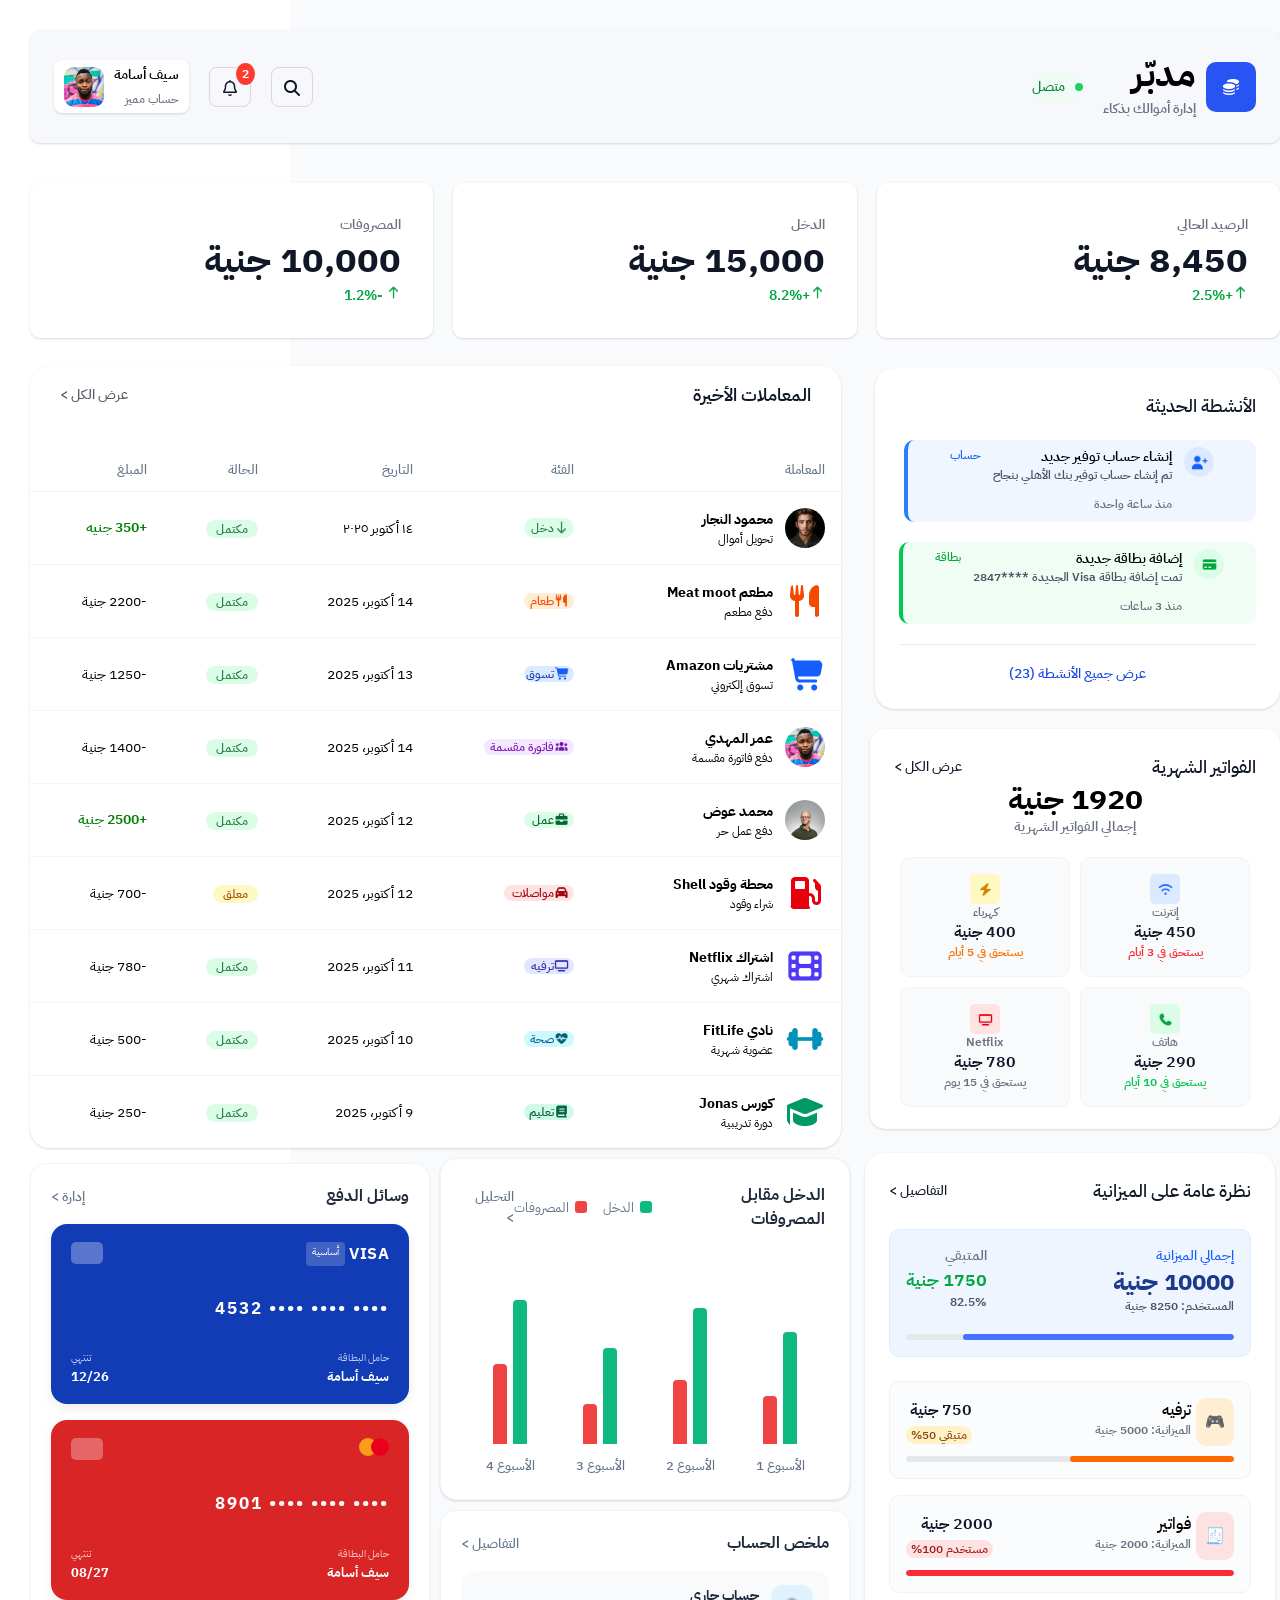
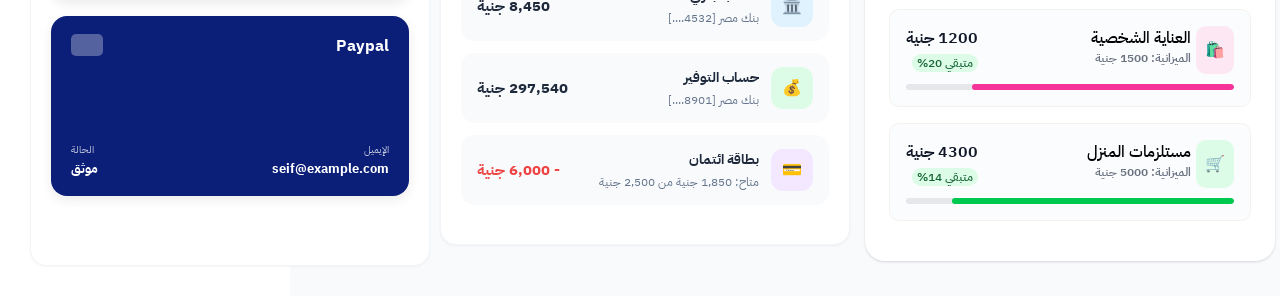
==== index.html @ 5ad13945 "update." ====
<!doctype html>
<html lang="ar" dir="rtl">
  <head>
    <meta charset="UTF-8" />
    <meta name="viewport" content="width=device-width, initial-scale=1.0" />
    <title>مدبّر | إدارة أموالك بذكاء</title>
    <link rel="icon" href="/images/favicon.png" />
    <link rel="preconnect" href="https://fonts.googleapis.com" />
    <link rel="preconnect" href="https://fonts.gstatic.com" crossorigin />
    <link
      href="https://fonts.googleapis.com/css2?family=Exo:ital,wght@0,100..900;1,100..900&family=IBM+Plex+Sans+Arabic:wght@100;200;300;400;500;600;700&display=swap"
      rel="stylesheet"
    />
    <link rel="stylesheet" href="/style/style.css" />
  </head>
  <body>
    <div class="dashboard-container">
      <aside class="sidebar">
        <div class="sidebar-logo">
          <img src="/images/icons/coins-solid-full.png" alt="مدبّر" />
          <h2><span>مدبّر</span>إدارة أموالك بذكاء</h2>
        </div>
        <div class="sidebar-nav">
          <ul>
            <li>
              <a href="" class="active"
                ><img src="/images/icons/house-solid-full.png" alt="" /><span
                  >الصفحة الرئيسية</span
                ></a
              >
            </li>
            <li>
              <a href=""
                ><img
                  src="/images/icons/arrow-right-arrow-left-solid-full.png"
                  alt=""
                /><span>المعاملات</span></a
              >
            </li>
            <li>
              <a href=""
                ><img
                  src="/images/icons/chart-pie-solid-full.png"
                  alt=""
                /><span>الميزانيات</span></a
              >
            </li>
            <li>
              <a href=""
                ><img src="/images/icons/piggy-bank-solid.png" alt="" /><span
                  >المدخرات</span
                ></a
              >
            </li>
            <li>
              <a href=""
                ><img
                  src="/images/icons/file-invoice-dollar-solid-full.png"
                  alt=""
                /><span>الفواتير الشهرية </span></a
              >
            </li>
          </ul>
        </div>
        <div class="sidebar-footer">
          <h2>إجراءات سريعة</h2>
          <ul>
            <li>
              <a href="">
                <span class="icon-box blue">
                  <img
                    src="/images/icons/paper-plane-solid-full.png"
                    alt=""
                  /> </span
                ><span>إرسال اموال </span>
              </a>
            </li>
            <li>
              <a href="">
                <span class="icon-box green">
                  <img src="/images/icons/plus-solid-full.png" alt="" /> </span
                ><span>إضافة أموال </span></a
              >
            </li>
            <li>
              <a href="">
                <span class="icon-box purple">
                  <img
                    src="/images/icons/receipt-solid-full.png"
                    alt=""
                  /> </span
                ><span>دفع فاتورة</span></a
              >
            </li>
            <li>
              <a href=""
                ><span class="icon-box orange">
                  <img
                    src="/images/icons/chart-line-solid-full.png"
                    alt=""
                  /> </span
                ><span>استثمار</span></a
              >
            </li>
          </ul>
        </div>
      </aside>
      <div class="container">
        <header class="main-header">
          <div class="header-brand">
            <div class="logo-box">
              <img src="/images/icons/coins-solid-full.png" alt="مدبّر" />
              <div class="logo-text">
                <span>مدبّر</span>
                <small>إدارة أموالك بذكاء</small>
              </div>
            </div>
            <span class="status-badge">
              <span class="dot"></span>
              متصل
            </span>
          </div>
          <div class="header-actions">
            <button class="icon-btn">
              <img
                src="/images/icons/magnifying-glass-solid-full.png"
                alt="بحث"
              />
            </button>
            <button class="icon-btn notification-btn">
              <img src="/images/icons/bell-regular-full.png" alt="" />
              <span class="badge">2</span>
            </button>
            <div class="user-profile">
              <div class="user-info">
                <span class="user-name">سيف أسامة</span>
                <span class="user-role">حساب مميز</span>
              </div>
              <img src="/images/avatar-1.jpg" alt="سيف أسامة" class="avatar" />
            </div>
          </div>
        </header>
        <main class="main-content">
          <div class="balance">
            <div class="b-1">
              <h2>الرصيد الحالي</h2>
              <p>8,450 جنية</p>
              <span>
                <img
                  src="/images/icons/arrow-down-solid-full-green-up.png"
                  alt=""
                />+2.5%
              </span>
            </div>
            <div class="b-2">
              <h2>الدخل</h2>
              <p>15,000 جنية</p>
              <span>
                <img
                  src="/images/icons/arrow-down-solid-full-green-up.png"
                  alt=""
                />+8.2%
              </span>
            </div>
            <div class="b-3">
              <h2>المصروفات</h2>
              <p>10,000 جنية</p>
              <span>
                <img
                  src="/images/icons/arrow-down-solid-full-green-up.png"
                  alt=""
                />
                -1.2%
              </span>
            </div>
          </div>
          <div class="Bills">
            <div class="side-column">
              <div class="card-1">
                <div class="header">
                  <h2>الأنشطة الحديثة</h2>
                </div>
                <div class="create-account">
                  <div class="add">
                    <img src="/images/icons/user-plus-solid-full.png" alt="" />
                  </div>
                  <div class="create">
                    <h2>إنشاء حساب توفير جديد</h2>
                    <p>تم إنشاء حساب توفير بنك الأهلي بنجاح</p>
                    <span>منذ ساعة واحدة</span>
                  </div>
                  <div class="account">
                    <h2>حساب</h2>
                  </div>
                </div>
                <div class="add-card">
                  <div class="add-2">
                    <img
                      src="/images/icons/credit-card-solid-full-green.png"
                      alt=""
                    />
                  </div>
                  <div class="create-2">
                    <h2>إضافة بطاقة جديدة</h2>
                    <p>تمت إضافة بطاقة Visa الجديدة ****2847</p>
                    <span>منذ 3 ساعات</span>
                  </div>
                  <div class="account-2">
                    <h2>بطاقة</h2>
                  </div>
                </div>
                <div class="footer-2">
                  <a href="#">عرض جميع الأنشطة (23)</a>
                </div>
              </div>
              <div class="card-2">
                <header>
                  <p>الفواتير الشهرية</p>
                  <a href="#" class="view-all">عرض الكل &gt;</a>
                </header>
                <div class="total">
                  <h2>1920 جنية</h2>
                  <h3>إجمالي الفواتير الشهرية</h3>
                </div>
                <div class="cards">
                  <div class="bill-card">
                    <div class="bill-img-1">
                      <img src="/images/icons/wifi-solid-full.png" alt="" />
                    </div>
                    <h2>إنترنت</h2>
                    <h3>450 جنية</h3>
                    <h4 class="hred">يستحق في 3 أيام</h4>
                  </div>
                  <div class="bill-card">
                    <div class="bill-img-2">
                      <img src="/images/icons/bolt-solid-full.png" alt="" />
                    </div>
                    <h2>كهرباء</h2>
                    <h3>400 جنية</h3>
                    <h4 class="horange">يستحق في 5 أيام</h4>
                  </div>
                  <div class="bill-card">
                    <div class="bill-img-3">
                      <img src="/images/icons/phone-solid-full.png" alt="" />
                    </div>
                    <h2>هاتف</h2>
                    <h3>290 جنية</h3>
                    <h4 class="hgreen">يستحق في 10 أيام</h4>
                  </div>
                  <div class="bill-card">
                    <div class="bill-img-4">
                      <img src="/images/icons/tv-solid-full-red.png" alt="" />
                    </div>
                    <h2>Netflix</h2>
                    <h3>780 جنية</h3>
                    <h4 class="brwan">يستحق في 15 يوم</h4>
                  </div>
                </div>
              </div>
            </div>
            <div class="main-column">
              <div class="card-header">
                <h3>المعاملات الأخيرة</h3>
                <a href="#" class="view-all">عرض الكل &gt;</a>
              </div>
              <table class="transactions-table">
                <thead>
                  <tr>
                    <th>المعاملة</th>
                    <th>الفئة</th>
                    <th>التاريخ</th>
                    <th>الحالة</th>
                    <th>المبلغ</th>
                  </tr>
                </thead>
                <tbody>
                  <tr>
                    <td>
                      <div class="transaction-info">
                        <img src="/images/avatar-2.jpg" alt="" class="tx-img" />
                        <div class="tx-text">
                          <strong>محمود النجار</strong>
                          <small>تحويل أموال</small>
                        </div>
                      </div>
                    </td>
                    <td>
                      <span class="category-tag">
                        <img
                          src="/images/icons/arrow-down-solid-full.png"
                          alt=""
                          class="tx-icon"
                        />دخل
                      </span>
                    </td>
                    <td>١٤ أكتوبر ٢٠٢٥</td>
                    <td>
                      <span class="completed">مكتمل</span>
                    </td>
                    <td class="amount-positive">+350 جنيه</td>
                  </tr>
                  <tr>
                    <td>
                      <div class="transaction-info">
                        <img
                          src="/images/icons/utensils-solid-full.png"
                          alt=""
                          class="tx-img-2 tx-img"
                        />
                        <div class="tx-text">
                          <strong> مطعم Meat moot</strong>
                          <small> دفع مطعم</small>
                        </div>
                      </div>
                    </td>
                    <td>
                      <span class="category-tag-2">
                        <img
                          src="/images/icons/utensils-solid-full.png"
                          alt=""
                          class="tx-icon"
                        />طعام
                      </span>
                    </td>
                    <td>14 أكتوبر، 2025</td>
                    <td>
                      <span class="completed">مكتمل</span>
                    </td>
                    <td class="amount-positive-2">-2200 جنية</td>
                  </tr>
                  <tr>
                    <td>
                      <div class="transaction-info">
                        <img
                          src="/images/icons/cart-shopping-solid-full-blue.png"
                          alt=""
                          class="tx-img-2 tx-img"
                        />
                        <div class="tx-text">
                          <strong> مشتريات Amazon</strong>
                          <small> تسوق إلكتروني</small>
                        </div>
                      </div>
                    </td>
                    <td>
                      <span class="category-tag-2 category-tag-3">
                        <img
                          src="/images/icons/cart-shopping-solid-full-blue.png"
                          alt=""
                          class="tx-icon"
                        />تسوق
                      </span>
                    </td>
                    <td>13 أكتوبر، 2025</td>
                    <td>
                      <span class="completed">مكتمل</span>
                    </td>
                    <td class="amount-positive-2">-1250 جنية</td>
                  </tr>
                  <tr>
                    <td>
                      <div class="transaction-info">
                        <img
                          src="/images/avatar-1.jpg"
                          alt=""
                          class="tx-img-2 tx-img"
                        />
                        <div class="tx-text">
                          <strong> عمر المهدي</strong>
                          <small> دفع فاتورة مقسمة</small>
                        </div>
                      </div>
                    </td>
                    <td>
                      <span class="category-tag-2 category-tag-4">
                        <img
                          src="/images/icons/users-solid-full.png"
                          alt=""
                          class="tx-icon"
                        />فاتورة مقسمة
                      </span>
                    </td>
                    <td>14 أكتوبر، 2025</td>
                    <td>
                      <span class="completed">مكتمل</span>
                    </td>
                    <td class="amount-positive-2">-1400 جنية</td>
                  </tr>
                  <tr>
                    <td>
                      <div class="transaction-info">
                        <img
                          src="/images/avatar-3.jpg"
                          alt=""
                          class="tx-img-2 tx-img"
                        />
                        <div class="tx-text">
                          <strong> محمد عوض</strong>
                          <small> دفع عمل حر</small>
                        </div>
                      </div>
                    </td>
                    <td>
                      <span class="category-tag-2 category-tag-5">
                        <img
                          src="/images/icons/briefcase-solid-full.png"
                          alt=""
                          class="tx-icon"
                        />عمل
                      </span>
                    </td>
                    <td>12 أكتوبر، 2025</td>
                    <td>
                      <span class="completed">مكتمل</span>
                    </td>
                    <td class="amount-positive">+2500 جنية</td>
                  </tr>
                  <tr>
                    <td>
                      <div class="transaction-info">
                        <img
                          src="/images/icons/gas-pump-solid-full.png"
                          alt=""
                          class="tx-img-2 tx-img"
                        />
                        <div class="tx-text">
                          <strong> محطة وقود Shell</strong>
                          <small>شراء وقود</small>
                        </div>
                      </div>
                    </td>
                    <td>
                      <span class="category-tag-2 category-tag-6">
                        <img
                          src="/images/icons/car-solid-full.png"
                          alt=""
                          class="tx-icon"
                        />مواصلات
                      </span>
                    </td>
                    <td>12 أكتوبر، 2025</td>
                    <td>
                      <span class="completed completed-2">معلق</span>
                    </td>
                    <td class="amount-positive-2">-700 جنية</td>
                  </tr>
                  <tr>
                    <td>
                      <div class="transaction-info">
                        <img
                          src="/images/icons/heart-solid-full-(2).png"
                          alt=""
                          class="tx-img-2 tx-img"
                        />
                        <div class="tx-text">
                          <strong> اشتراك Netflix</strong>
                          <small>اشتراك شهري</small>
                        </div>
                      </div>
                    </td>
                    <td>
                      <span class="category-tag-2 category-tag-7">
                        <img
                          src="/images/icons/tv-solid-full-violet.png"
                          alt=""
                          class="tx-icon"
                        />ترفيه
                      </span>
                    </td>
                    <td>11 أكتوبر، 2025</td>
                    <td>
                      <span class="completed">مكتمل</span>
                    </td>
                    <td class="amount-positive-2">-780 جنية</td>
                  </tr>
                  <tr>
                    <td>
                      <div class="transaction-info">
                        <img
                          src="/images/icons/dumbbell-solid-full.png"
                          alt=""
                          class="tx-img-2 tx-img"
                        />
                        <div class="tx-text">
                          <strong>نادي FitLife</strong>
                          <small>عضوية شهرية</small>
                        </div>
                      </div>
                    </td>
                    <td>
                      <span class="category-tag-2 category-tag-8">
                        <img
                          src="/images/icons/heart-pulse-solid-full.png"
                          alt=""
                          class="tx-icon"
                        />صحة
                      </span>
                    </td>
                    <td>10 أكتوبر، 2025</td>
                    <td>
                      <span class="completed">مكتمل</span>
                    </td>
                    <td class="amount-positive-2">-500 جنية</td>
                  </tr>
                  <tr>
                    <td>
                      <div class="transaction-info">
                        <img
                          src="/images/icons/graduation-cap-solid-full.png"
                          alt=""
                          class="tx-img-2 tx-img"
                        />
                        <div class="tx-text">
                          <strong> كورس Jonas</strong>
                          <small> دورة تدريبية</small>
                        </div>
                      </div>
                    </td>
                    <td>
                      <span class="category-tag-2 category-tag-9">
                        <img
                          src="/images/icons/book-solid-full.png"
                          alt=""
                          class="tx-icon"
                        />تعليم
                      </span>
                    </td>
                    <td>9 أكتوبر، 2025</td>
                    <td>
                      <span class="completed">مكتمل</span>
                    </td>
                    <td class="amount-positive-2">-250 جنية</td>
                  </tr>
                </tbody>
              </table>
            </div>
          </div>
          <div class="last last2">
            <div class="over-view">
              <header>
                <h2>نظرة عامة على الميزانية</h2>
                <a href="#">التفاصيل &gt;</a>
              </header>
              <div class="all-cards">
                <div class="card-1">
                  <div class="content-1">
                    <div class="right-1">
                      <h2>إجمالي الميزانية</h2>
                      <h3>10000 جنية</h3>
                      <h4>المستخدم: 8250 جنية</h4>
                    </div>
                    <div class="left-1">
                      <h2>المتبقي</h2>
                      <h3>1750 جنية</h3>
                      <h4>82.5%</h4>
                    </div>
                  </div>
                  <div class="progress-bar">
                    <div
                      class="progress-fill fill-blue"
                      style="width: 82.5%"
                    ></div>
                  </div>
                </div>
                <div class="card-2">
                  <div class="content-2">
                    <div class="right-2">
                      <div class="right-img">🎮</div>
                      <div class="text-right">
                        <h2>ترفيه</h2>
                        <h3>الميزانية: 5000 جنية</h3>
                      </div>
                    </div>
                    <div class="left-2">
                      <h2>750 جنية</h2>
                      <span class="ty">متبقي 50%</span>
                    </div>
                  </div>
                  <div class="progress-bar">
                    <div
                      class="progress-fill fill-orange"
                      style="width: 50%"
                    ></div>
                  </div>
                </div>
                <div class="card-2">
                  <div class="content-2">
                    <div class="right-2">
                      <div class="right-img2">🧾</div>
                      <div class="text-right">
                        <h2>فواتير</h2>
                        <h3>الميزانية: 2000 جنية</h3>
                      </div>
                    </div>
                    <div class="left-2">
                      <h2>2000 جنية</h2>
                      <span class="tr">مستخدم 100%</span>
                    </div>
                  </div>
                  <div class="progress-bar">
                    <div
                      class="progress-fill fill-red"
                      style="width: 100%"
                    ></div>
                  </div>
                </div>
                <div class="card-2">
                  <div class="content-2">
                    <div class="right-2">
                      <div class="right-img3">🛍️</div>
                      <div class="text-right">
                        <h2>العناية الشخصية</h2>
                        <h3>الميزانية: 1500 جنية</h3>
                      </div>
                    </div>
                    <div class="left-2">
                      <h2>1200 جنية</h2>
                      <span class="tg">متبقي 20%</span>
                    </div>
                  </div>
                  <div class="progress-bar">
                    <div
                      class="progress-fill fill-purple"
                      style="width: 80%"
                    ></div>
                  </div>
                </div>
                <div class="card-2">
                  <div class="content-2">
                    <div class="right-2">
                      <div class="right-img4">🛒</div>
                      <div class="text-right">
                        <h2>مستلزمات المنزل</h2>
                        <h3>الميزانية: 5000 جنية</h3>
                      </div>
                    </div>
                    <div class="left-2">
                      <h2>4300 جنية</h2>
                      <span class="tg">متبقي 14%</span>
                    </div>
                  </div>
                  <div class="progress-bar">
                    <div
                      class="progress-fill fill-green"
                      style="width: 86%"
                    ></div>
                  </div>
                </div>
              </div>
            </div>
            <div class="midle">
              <div class="chart-card">
                <div class="card-header">
                  <div class="header-right">
                    <h3 class="chart-title">الدخل مقابل المصروفات</h3>
                    <div class="chart-legend">
                      <span class="legend-item"
                        ><span class="color-box income-box"></span>الدخل</span
                      >
                      <span class="legend-item"
                        ><span class="color-box expense-box"></span
                        >المصروفات</span
                      >
                    </div>
                  </div>
                  <a href="#" class="analytics-link">التحليل &gt;</a>
                </div>
                <div class="chart-body">
                  <div class="bars-container">
                    <div class="week-group">
                      <div class="bars-wrapper">
                        <div class="bar income-bar" style="height: 70%"></div>
                        <div class="bar expense-bar" style="height: 30%"></div>
                      </div>
                      <span class="week-label">الأسبوع 1</span>
                    </div>
                    <div class="week-group">
                      <div class="bars-wrapper">
                        <div class="bar income-bar" style="height: 85%"></div>
                        <div class="bar expense-bar" style="height: 40%"></div>
                      </div>
                      <span class="week-label">الأسبوع 2</span>
                    </div>
                    <div class="week-group">
                      <div class="bars-wrapper">
                        <div class="bar income-bar" style="height: 60%"></div>
                        <div class="bar expense-bar" style="height: 25%"></div>
                      </div>
                      <span class="week-label">الأسبوع 3</span>
                    </div>
                    <div class="week-group">
                      <div class="bars-wrapper">
                        <div class="bar income-bar" style="height: 90%"></div>
                        <div class="bar expense-bar" style="height: 50%"></div>
                      </div>
                      <span class="week-label">الأسبوع 4</span>
                    </div>
                  </div>
                </div>
              </div>
              <div class="summary-card">
                <div class="card-header">
                  <h3 class="card-title">ملخص الحساب</h3>
                  <a href="#" class="details-link">التفاصيل &gt;</a>
                </div>
                <div class="summary-list">
                  <div class="summary-item">
                    <div class="item-info">
                      <div class="icon-box blue-icon">🏛️</div>
                      <div class="text-group">
                        <span class="item-title">حساب جاري</span>
                        <span class="item-subtitle">بنك مصر [4532....]</span>
                      </div>
                    </div>
                    <div class="item-amount">8,450 جنية</div>
                  </div>
                  <div class="summary-item">
                    <div class="item-info">
                      <div class="icon-box green-icon">💰</div>
                      <div class="text-group">
                        <span class="item-title">حساب التوفير</span>
                        <span class="item-subtitle">بنك مصر [8901....]</span>
                      </div>
                    </div>
                    <div class="item-amount">297,540 جنية</div>
                  </div>
                  <div class="summary-item">
                    <div class="item-info">
                      <div class="icon-box purple-icon">💳</div>
                      <div class="text-group">
                        <span class="item-title">بطاقة ائتمان</span>
                        <span class="item-subtitle"
                          >متاح: 1,850 جنية من 2,500 جنية</span
                        >
                      </div>
                    </div>
                    <div class="item-amount negative">- 6,000 جنية</div>
                  </div>
                </div>
              </div>
            </div>
            <div class="payment-wrapper">
              <div class="card-header">
                <h3 class="card-title">وسائل الدفع</h3>
                <a href="#" class="manage-link">إدارة &gt;</a>
              </div>
              <div class="cards-stack">
                <!-- كارت فيزا -->
                <div class="card-3d-wrapper">
                  <div class="p-card-inner">
                    <div class="p-card p-card-front bg-visa">
                      <div class="p-card-top">
                        <div class="brand-box">
                          <span class="badge-primary">أساسية</span>
                          <span class="visa-logo">VISA</span>
                        </div>
                        <div class="card-chip"></div>
                      </div>
                      <div class="p-card-number">4532 •••• •••• ••••</div>
                      <div class="p-card-bottom">
                        <div class="info-col">
                          <span class="label">حامل البطاقة</span>
                          <span class="val">سيف أسامة</span>
                        </div>
                        <div class="info-col align-left">
                          <span class="label">تنتهي</span>
                          <span class="val">12/26</span>
                        </div>
                      </div>
                    </div>
                    <div class="p-card p-card-back">
                      <div class="magnetic-strip"></div>
                      <div class="back-content">
                        <span class="back-label"
                          >توقيع المالك : غير صالحة بدون توقيع</span
                        >
                        <div class="cvv-box">
                          <span class="cvv-label">CVV</span>
                          <span class="cvv-value">123</span>
                        </div>
                      </div>
                    </div>
                  </div>
                </div>

                <!-- كارت ماستركارد -->
                <div class="card-3d-wrapper">
                  <div class="p-card-inner">
                    <div class="p-card p-card-front bg-mastercard">
                      <div class="p-card-top">
                        <div class="mc-logo">
                          <span class="mc-circle red"></span>
                          <span class="mc-circle orange"></span>
                        </div>
                        <div class="card-chip"></div>
                      </div>
                      <div class="p-card-number">8901 •••• •••• ••••</div>
                      <div class="p-card-bottom">
                        <div class="info-col">
                          <span class="label">حامل البطاقة</span>
                          <span class="val">سيف أسامة</span>
                        </div>
                        <div class="info-col align-left">
                          <span class="label">تنتهي</span>
                          <span class="val">08/27</span>
                        </div>
                      </div>
                    </div>
                    <div class="p-card p-card-back">
                      <div class="magnetic-strip"></div>
                      <div class="back-content">
                        <span class="back-label"
                          >توقيع المالك : غير صالحة بدون توقيع</span
                        >
                        <div class="cvv-box">
                          <span class="cvv-label">CVV</span>
                          <span class="cvv-value">890</span>
                        </div>
                      </div>
                    </div>
                  </div>
                </div>

                <!-- كارت باي بال -->
                <div class="card-3d-wrapper">
                  <div class="p-card-inner">
                    <div class="p-card p-card-front bg-paypal">
                      <div class="p-card-top">
                        <div class="paypal-title">Paypal</div>
                        <div class="card-chip"></div>
                      </div>
                      <div class="paypal-body">
                        <div class="paypal-right">
                          <div class="info-col">
                            <span class="label">الإيميل</span>
                            <span class="val ltr">seif@example.com</span>
                          </div>
                        </div>
                        <div class="info-col align-left">
                          <span class="label">الحالة</span>
                          <span class="val">موثق</span>
                        </div>
                      </div>
                    </div>
                    <div class="p-card p-card-back">
                      <div class="magnetic-strip"></div>
                      <div class="back-content">
                        <span class="back-label">حساب إلكتروني معتمد</span>
                        <div class="cvv-box">
                          <span class="cvv-label">معرّف الأمان</span>
                          <span class="cvv-value">SEC-99</span>
                        </div>
                      </div>
                    </div>
                  </div>
                </div>
              </div>
            </div>
          </div>
        </main>
      </div>
    </div>
  </body>
</html>
---- style/style.css ----
* {
  padding: 0;
  margin: 0;
  box-sizing: border-box;
  font-family: "IBM Plex Sans Arabic", sans-serif;
  scrollbar-width: none;
}
.container {
  display: flex;
  flex-direction: column;
  gap: 20px;
  padding: 30px;
}
.dashboard-container {
  display: grid;
  grid-template-columns: 260px 1fr;
  grid-template-rows: auto 1fr;
  grid-template-areas:
    "sidebar header"
    "sidebar main";
  min-height: 100vh;
  background-color: #f9fafb;
}
.sidebar {
  grid-area: sidebar;
  display: flex;
  flex-direction: column;
  padding: 20px 15px;
  background-color: #ffffff;
  height: 100vh;
  position: sticky;
  top: 0;
  overflow-y: auto;
  scrollbar-width: thin;
  scrollbar-color: #e8e7e7 #ffffff;
}
.sidebar-logo {
  display: flex;
  align-items: center;
  gap: 20px;
  margin-bottom: 20px;
  padding: 10px 15px;
}
.sidebar-logo img {
  width: 55px;
  height: 55px;
  background-color: #2954f4;
  object-fit: contain;
  border-radius: 15px;
  flex-shrink: 0;
  padding: 15px;
}

.sidebar-logo h2 {
  font-size: 14px;
  font-weight: 600;
  line-height: 20px;
  color: #6a7282;
  display: flex;
  flex-direction: column;
  gap: 5px;
  margin: 0;
  line-height: 1.2;
}
.sidebar-logo h2 span {
  font-size: 36px;
  font-weight: 700;
  color: #000000;
  line-height: 40px;
}
.sidebar-nav ul {
  list-style: none;
  display: flex;
  flex-direction: column;
  gap: 10px;
  margin: 0;
  padding: 0;
}
.sidebar-nav ul a {
  text-decoration: none;
  color: #565b66;
  font-size: 16px;
  font-weight: 600;
  line-height: 24px;
  padding: 12px 16px;
  transition: all 0.2s ease;
  display: flex;
  align-items: center;
  border-radius: 8px;
  gap: 12px;
}
.sidebar-nav ul a:not(.active):hover {
  background-color: #f9fafb;
}
.sidebar-nav ul a.active {
  background-color: #eff6ff;
  color: #1749e6;
  border: 0.8px solid #d6dbee;
}
.sidebar-nav ul a img {
  width: 20px;
  height: 20px;
  object-fit: contain;
}
.sidebar-footer {
  margin-top: 15px;
  padding-top: 20px;
}
.sidebar-footer h2 {
  font-size: 14px;
  font-weight: 600;
  line-height: 20px;
  color: #45474b;
  margin-bottom: 30px;
}
.sidebar-footer ul {
  list-style: none;
  display: flex;
  flex-direction: column;
  gap: 30px;
  margin: 0;
  padding: 0;
}
.sidebar-footer ul li a {
  font-size: 14px;
  font-weight: 500;
  line-height: 21px;
  color: rgb(66, 74, 91);
  text-decoration: none;
  display: flex;
  align-items: center;
  transition: all 0.2s ease;
  gap: 8px;
}
.sidebar-footer ul a:not(.active):hover {
  background-color: #f9fafb;
  border-radius: 8px;
}
.sidebar-footer ul li a img {
  width: 20px;
  height: 20px;
  object-fit: contain;
}
.sidebar-footer ul li a .icon-box {
  width: 40px;
  height: 40px;
  border-radius: 8px;
  display: flex;
  align-items: center;
  justify-content: center;
}
.blue {
  background-color: #dbe8fc;
}
.green {
  background-color: #d4f3e1;
}
.purple {
  background-color: #efe0fc;
}
.orange {
  background-color: #fbe4d4;
}
.main-header {
  grid-area: header;
  padding: 24px;
}
.main-content {
  grid-area: main;
}
@media (max-width: 768px) {
  .dashboard-container {
    grid-template-columns: 1fr;
    grid-template-rows: auto auto 1fr;
    grid-template-areas:
      "header"
      "sidebar"
      "main";
  }
}
.main-header {
  display: flex;
  align-items: center;
  justify-content: space-between;
  background-color: #f6f8fc;
  box-shadow:
    0px 1px 2px rgba(16, 24, 40, 0.05),
    0px 1px 3px rgba(16, 24, 40, 0.1);
  border-radius: 10px;
  margin-bottom: 20px;
}

.header-brand {
  display: flex;
  gap: 20px;
  justify-content: center;
}
.header-brand .logo-box {
  display: flex;
  align-items: center;
  gap: 10px;
}
.header-brand .logo-box .logo-text {
  display: flex;
  flex-direction: column;
  gap: 5px;
}
.header-brand .logo-box img {
  background-color: #2954f4;
  padding: 15px;
  border-radius: 10px;
  width: 50px;
  height: 50px;
}
.header-brand .logo-box .logo-text span {
  font-size: 36px;
  font-weight: 700;
  line-height: 40px;
  color: #000000;
}
.header-brand .logo-box .logo-text small {
  font-size: 14px;
  font-weight: 600;
  line-height: 20px;
  color: #6a7282;
}
.header-brand .status-badge {
  display: flex;
  align-items: center;
  gap: 10px;
  background-color: rgba(240, 253, 244, 0.8);
  border-radius: 8px;
  color: #028337;
  font-size: 14px;
  line-height: 20px;
  font-weight: 500;
  height: 30px;
  justify-content: center;
  margin: auto 0;
}
.header-brand .status-badge .dot {
  width: 8px;
  height: 8px;
  background-color: #1fd065;
  border-radius: 50%;
}
.header-actions {
  display: flex;
  align-items: center;
  gap: 20px;
}
.header-actions .user-profile {
  display: flex;
  align-items: center;
  gap: 10px;
  padding: 5px 10px;
  border-radius: 8px;
  background-color: #ffffff;
  box-shadow:
    0px 1px 2px rgba(16, 24, 40, 0.05),
    0px 1px 3px rgba(16, 24, 40, 0.1);
}
.header-actions .user-profile img {
  width: 40px;
  height: 40px;
  object-fit: cover;
  border-radius: 10px;
}
.header-actions .user-profile .user-info {
  display: flex;
  flex-direction: column;
  gap: 5px;
}
.header-actions .user-profile .user-name {
  font-size: 14px;
  font-weight: 600;
  line-height: 20px;
  color: #000000;
}
.header-actions .user-profile .user-info .user-role {
  font-size: 12px;
  font-weight: 500;
  line-height: 18px;
  color: #6a7282;
}
.header-actions .icon-btn img {
  width: 20px;
  object-fit: contain;
}
.header-actions .icon-btn {
  cursor: pointer;
  height: 40px;
  padding: 10px;
  border-radius: 8px;
  border: 0.5px solid rgb(222, 213, 213);
  background-color: transparent;
  align-items: center;
  justify-content: center;
}
.header-actions .notification-btn {
  position: relative;
}
.header-actions .notification-btn .badge {
  position: absolute;
  top: -5px;
  right: -5px;
  background-color: #ff3b30;
  color: #ffffff;
  font-size: 12px;
  font-weight: bold;
  padding: 2px 6px;
  border-radius: 50%;
}
.balance {
  display: flex;
  gap: 20px;
  justify-content: space-between;
}
.balance img {
  width: 15px;
  height: 15px;
  object-fit: contain;
}
.balance .b-1 {
  display: flex;
  flex-direction: column;
  gap: 5px;
  background-color: #ffffff;
  box-shadow:
    0px 1px 2px rgba(16, 24, 40, 0.05),
    0px 1px 3px rgba(16, 24, 40, 0.1);
  border-radius: 10px;
  padding: 32px;
  flex: 1;
  align-items: flex-start;
  text-align: right;
}
.balance .b-1 h2 {
  font-size: 14px;
  font-weight: 600;
  line-height: 20px;
  color: #6a7282;
}
.balance .b-1 p {
  font-size: 36px;
  font-weight: 700;
  line-height: 40px;
  color: #101828;
}
.balance .b-1 span {
  font-size: 14px;
  font-weight: 600;
  line-height: 20px;
  color: #00a63e;
}
.balance .b-2 {
  display: flex;
  flex-direction: column;
  gap: 5px;
  background-color: #ffffff;
  box-shadow:
    0px 1px 2px rgba(16, 24, 40, 0.05),
    0px 1px 3px rgba(16, 24, 40, 0.1);
  border-radius: 10px;
  padding: 32px;
  flex: 1;
  align-items: flex-start;
  text-align: right;
}
.balance .b-2 h2 {
  font-size: 14px;
  font-weight: 600;
  line-height: 20px;
  color: #6a7282;
}

.balance .b-2 p {
  font-size: 36px;
  font-weight: 700;
  line-height: 40px;
  color: #101828;
}
.balance .b-2 span {
  font-size: 14px;
  font-weight: 600;
  line-height: 20px;
  color: #00a63e;
}
.balance .b-3 {
  display: flex;
  flex-direction: column;
  gap: 5px;
  background-color: #ffffff;
  box-shadow:
    0px 1px 2px rgba(16, 24, 40, 0.05),
    0px 1px 3px rgba(16, 24, 40, 0.1);
  border-radius: 10px;
  padding: 32px;
  flex: 1;
  align-items: flex-start;
  text-align: right;
}
.balance .b-3 h2 {
  font-size: 14px;
  font-weight: 600;
  line-height: 20px;
  color: #6a7282;
}
.balance .b-3 p {
  font-size: 36px;
  font-weight: 700;
  line-height: 40px;
  color: #101828;
}
.balance .b-3 span {
  font-size: 14px;
  font-weight: 600;
  line-height: 20px;
  color: #00a63e;
}
.main-column {
  background-color: #ffffff;
  border-radius: 20px;
  box-shadow:
    0px 1px 2px rgba(16, 24, 40, 0.05),
    0px 1px 3px rgba(16, 24, 40, 0.1);
  margin-top: 18px;
}
.main-column .card-header {
  display: flex;
  align-items: center;
  justify-content: space-between;
  padding: 15px 30px;
}
.main-column .card-header a {
  text-decoration: none;
  color: #525963;
  font-size: 14px;
  line-height: 20px;
  font-weight: 500;
}
.main-column .card-header h3 {
  font-size: 18px;
  line-height: 28px;
  font-weight: 600;
  color: #101828;
}
.transactions-table {
  width: 100%;
  border-collapse: collapse;
  text-align: right;
}
.transaction-info .tx-img {
  width: 40px;
  height: 40px;
  border-radius: 50%;
}
.transactions-table .tx-icon {
  width: 15px;
  height: 15px;
}
.transactions-table th {
  padding: 12px 16px;
  color: #64748b;
  font-size: 13px;
  font-weight: 500;
  border-bottom: 1px solid #f1f5f9;
}

.transactions-table td {
  padding: 16px;
  border-bottom: 1px solid #f1f5f9;
  vertical-align: middle;
  font-size: 14px;
}

.transactions-table tbody tr:last-child td {
  border-bottom: none;
}

.transaction-info {
  display: flex;
  align-items: center;
  gap: 12px;
}

.tx-text {
  display: flex;
  flex-direction: column;
}
.transactions-table .category-tag {
  display: flex;
  background-color: #dbfce7;
  width: 50px;
  font-size: 12px;
  line-height: 16px;
  font-weight: 500;
  padding: 2px 5px;
  border-radius: 30px;
  color: #267b45;
}
.transactions-table .completed {
  font-size: 12px;
  line-height: 16px;
  font-weight: 500;
  color: #267b45;
  border-radius: 30px;
  background-color: #dbfce7;
  padding: 0 10px;
}
.transactions-table .amount-positive {
  color: green;
  font-size: 14px;
  line-height: 20px;
  font-weight: 600;
}
.transactions-table .category-tag-2 {
  background-color: #ffedd4;
  color: orangered;
  font-size: 12px;
  line-height: 16px;
  font-weight: 500;
  border-radius: 10px;
  display: flex;
  width: 50px;
  padding: 0 5px;
}
.transactions-table .transaction-info .tx-img-2 {
  background-color: transparent;
}
.transactions-table .category-tag-3 {
  background-color: #dbeafe;
  color: #193cb8;
}
.transactions-table .category-tag-4 {
  background-color: #f3e8ff;
  color: #7f11b0;
  width: 90px;
}
.transactions-table .category-tag-5 {
  background-color: #dbfce7;
  color: #016630;
}
.transactions-table .category-tag-6 {
  background-color: #ffe2e2;
  color: #9f0712;
  width: 70px;
}
.transactions-table .completed-2 {
  background-color: #fef9c2;
  color: #a74b00;
}
.transactions-table .category-tag-7 {
  background-color: #e0e7ff;
  color: #372aac;
}
.transactions-table .category-tag-8 {
  background-color: #cefafe;
  color: #005f9f;
}
.transactions-table .category-tag-9 {
  background-color: #d0fae5;
  color: #006045;
}
.side-column .card-1 {
  display: flex;
}
.side-column .card-1 img {
  width: 17px;
  height: 17px;
}
.side-column .card-1 .header h2 {
  font-size: 18px;
  line-height: 28px;
  color: #101828;
  font-weight: 500;
}
.side-column .card-1 .create-account {
  display: flex;
  background-color: #eff6ff;
  width: fit-content;
  gap: 12px;
  border-left: 4px solid #2b7fff;
  border-radius: 10px;
  padding: 7px 42px;
  justify-content: center;
  /* بظبط لما الشكل النهائي للجزء يخلص */
  /* width: 100%; */
}

.side-column .card-1 .create-account .add {
  background-color: #dbeafe;
  width: 30px;
  height: 30px;
  border-radius: 50%;
  display: flex;
  align-items: center;
  justify-content: center;
}

.side-column .card-1 .create-account .create h2 {
  font-size: 14px;
  line-height: 20px;
  font-weight: 600;
}
.side-column .card-1 .create-account .create p {
  font-size: 12px;
  line-height: 16px;
  font-weight: 600;
  color: #4a5565;
  margin-bottom: 8px;
}
.side-column .card-1 .create-account .create span {
  font-size: 12px;
  line-height: 16px;
  font-weight: 600;
  color: #6a7282;
}

.side-column .card-1 .create-account .account h2 {
  font-size: 12px;
  line-height: 16px;
  font-weight: 500;
  color: #155dfc;
}
.side-column .card-1 .add-card {
  display: flex;
  background-color: #f0fdf4;
  width: fit-content;
  gap: 12px;
  border-left: 4px solid #00c950;
  border-radius: 10px;
  padding: 7px 32px;
  justify-content: center;
  /* بظبط لما الشكل النهائي للجزء يخلص */
  /* width: 100%; */
}

.side-column .card-1 .add-card .add-2 {
  background-color: #dbfce7;
  width: 30px;
  height: 30px;
  border-radius: 50%;
  display: flex;
  align-items: center;
  justify-content: center;
}

.side-column .card-1 .add-card .create-2 h2 {
  font-size: 14px;
  line-height: 20px;
  font-weight: 600;
}
.side-column .card-1 .add-card .create-2 p {
  font-size: 12px;
  line-height: 16px;
  font-weight: 600;
  color: #4a5565;
  margin-bottom: 8px;
}
.side-column .card-1 .add-card .create-2 span {
  font-size: 12px;
  line-height: 16px;
  font-weight: 600;
  color: #6a7282;
}

.side-column .card-1 .add-card .account-2 h2 {
  font-size: 12px;
  line-height: 16px;
  font-weight: 500;
  color: #00a63e;
}
.side-column .card-1 .footer-2 {
  text-align: center;
  border-top: 1px solid #e7e7ed;
  padding-top: 16px;
  width: 100%;
}
.side-column .card-1 .footer-2 a {
  font-size: 14px;
  line-height: 20px;
  font-weight: 500;
  color: #1447e6;
  text-decoration: none;
}
.side-column .card-1 {
  background-color: #ffffff;
  box-shadow:
    0px 1px 2px rgba(16, 24, 40, 0.05),
    0px 1px 3px rgba(16, 24, 40, 0.1);
  width: fit-content;
  margin: 20px 0;
  display: flex;
  flex-direction: column;
  gap: 20px;
  padding: 24px;
  border-radius: 20px;
}
.Bills {
  display: grid;
  grid-template-columns: 1fr 1.85fr;
  align-items: start;
  margin-top: 10px;
  align-items: stretch;
}
.side-column {
  display: flex;
  flex-direction: column;
}
.main-column {
  width: 100%;
}
.side-column .card-2 {
  background-color: white;
  width: 410px;
  height: 400px;
  padding: 24px;
  border-radius: 15px;
  box-shadow:
    0px 1px 2px rgba(16, 24, 40, 0.05),
    0px 1px 3px rgba(16, 24, 40, 0.1);
}
.side-column .card-2 img {
  width: 15px;
  height: 15px;
}
.side-column .card-2 header {
  display: flex;
  justify-content: space-between;
  align-items: center;
}
.side-column .card-2 header p {
  font-size: 18px;
  line-height: 28px;
  font-weight: 500;
  color: #101828;
}
.side-column .card-2 header a {
  font-size: 14px;
  line-height: 20px;
  font-weight: 500;
  color: #101828;
  text-decoration: none;
}
.side-column .card-2 .total {
  display: flex;
  flex-direction: column;
  align-items: center;
}
.side-column .card-2 .total h2 {
  font-size: 30px;
  line-height: 36px;
  font-weight: 700;
}
.side-column .card-2 .total h3 {
  font-size: 14px;
  line-height: 20px;
  font-weight: 600;
  color: #6a7282;
}
.side-column .card-2 .cards {
  display: grid;
  grid-template-columns: repeat(2, 0.1fr);
  gap: 10px;
  place-content: center;
  margin-top: 20px;
}
.side-column .card-2 .cards .bill-card {
  background-color: #f9fafb;
  width: 170px;
  height: 120px;
  border: 0.89px solid #f2f3f4;
  border-radius: 10px;
  display: flex;
  flex-direction: column;
  align-items: center;
  justify-content: center;
}
.side-column .card-2 .cards .bill-card h2 {
  font-size: 12px;
  line-height: 16px;
  font-weight: 600;
  color: #6a7282;
}
.side-column .card-2 .cards .bill-card h3 {
  font-size: 16px;
  line-height: 24px;
  font-weight: 600;
  color: #101828;
}
.side-column .card-2 .cards .bill-card h4 {
  font-size: 12px;
  line-height: 16px;
  font-weight: 600;
}
.side-column .card-2 .cards .bill-card .bill-img-1 {
  background-color: #dbeafe;
  border-radius: 5px;
  width: 30px;
  height: 30px;
  display: flex;
  align-items: center;
  justify-content: center;
}
.side-column .card-2 .cards .bill-card .bill-img-2 {
  background-color: #fef9c2;
  border-radius: 5px;
  width: 30px;
  height: 30px;
  display: flex;
  align-items: center;
  justify-content: center;
}
.side-column .card-2 .cards .bill-card .bill-img-3 {
  background-color: #dbfce7;
  border-radius: 5px;
  width: 30px;
  height: 30px;
  display: flex;
  align-items: center;
  justify-content: center;
}
.side-column .card-2 .cards .bill-card .bill-img-4 {
  background-color: #ffe2e2;
  border-radius: 5px;
  width: 30px;
  height: 30px;
  display: flex;
  align-items: center;
  justify-content: center;
}
.side-column .card-2 .cards .bill-card .hred {
  color: #fb2c36;
}
.side-column .card-2 .cards .bill-card .horange {
  color: #f97200;
}
.side-column .card-2 .cards .bill-card .hgreen {
  color: #00c950;
}
.side-column .card-2 .cards .bill-card .brwan {
  color: #6a7282;
}

.main-content .last .over-view {
  width: 410px;
  padding: 24px;
  background-color: #ffffff;
  box-shadow:
    0px 1px 2px rgba(16, 24, 40, 0.05),
    0px 1px 3px rgba(16, 24, 40, 0.1);
  border-radius: 20px;
  margin: 5px;
}
.main-content .last .over-view img {
  width: 20px;
  height: 20px;
}
.main-content .last .over-view header {
  display: flex;
  justify-content: space-between;
  align-items: center;
  margin-bottom: 24px;
}
.main-content .last .over-view header h2 {
  font-size: 18px;
  line-height: 28px;
  font-weight: 500;
  color: #101828;
}
.main-content .last .over-view header a {
  font-size: 14px;
  line-height: 20px;
  font-weight: 500;
  color: #101828;
  text-decoration: none;
}
.main-content .last .over-view .all-cards .card-1 {
  display: flex;
  background-color: #eff5ff;
  padding: 16px;
  margin-bottom: 24px;
  border-radius: 10px;
  border: 0.8px solid #deebff;
  justify-content: space-between;
  flex-direction: column;
}

.main-content .last .over-view .all-cards .card-1 .right-1 h2 {
  font-size: 14px;
  line-height: 20px;
  font-weight: 500;
  color: #155dfc;
}
.main-content .last .over-view .all-cards .card-1 .right-1 h3 {
  font-size: 24px;
  line-height: 32px;
  font-weight: 700;
  color: #1c398e;
}
.main-content .last .over-view .all-cards .card-1 .right-1 h4 {
  font-size: 12px;
  line-height: 16px;
  font-weight: 600;
  color: #4a5565;
}
.main-content .last .over-view .all-cards .card-1 .content-1 {
  display: flex;
  justify-content: space-between;
  margin-bottom: 10px;
}
.main-content .last .over-view .all-cards .card-1 .left-1 h2 {
  font-size: 14px;
  line-height: 20px;
  font-weight: 600;
  color: #6a7282;
}
.main-content .last .over-view .all-cards .card-1 .left-1 h3 {
  font-size: 18px;
  line-height: 28px;
  font-weight: 600;
  color: #00a63e;
}
.main-content .last .over-view .all-cards .card-1 .left-1 h4 {
  font-size: 12px;
  line-height: 16px;
  font-weight: 600;
  color: #4a5565;
}
.progress-bar {
  width: 100%;
  height: 6px;
  background-color: #e5e7eb;
  border-radius: 10px;
  overflow: hidden;
  margin-top: 10px;
}
.progress-bar .progress-fill {
  height: 100%;
  border-radius: 10px;
}
.main-content .last .over-view .all-cards .card-1 .fill-blue {
  background-color: #4474ff;
}
.main-content .last .over-view .all-cards .card-2 .content-2 {
  display: flex;
}
.main-content .last .over-view .all-cards .card-2 .content-2 .right-2 {
  display: flex;
  gap: 5px;
}
.main-content
  .last
  .over-view
  .all-cards
  .card-2
  .content-2
  .right-2
  .text-right
  h2 {
  font-size: 16px;
  line-height: 24px;
  font-weight: 500;
}
.main-content
  .last
  .over-view
  .all-cards
  .card-2
  .content-2
  .right-2
  .text-right
  h3 {
  font-size: 12px;
  line-height: 16px;
  font-weight: 600;
  color: #6a7282;
}
.main-content .last .over-view .all-cards .card-2 .content-2 .left-2 h2 {
  font-size: 16px;
  line-height: 24px;
  font-weight: 600;
  color: #101828;
}
.main-content .last .over-view .all-cards .card-2 .content-2 .left-2 h3 {
  font-size: 12px;
  line-height: 16px;
  font-weight: 500;
  color: #166534;
  padding: 0 5px;
  border-radius: 10px;
  background-color: #dcfce7;
}
.main-content
  .last
  .over-view
  .all-cards
  .card-2
  .content-2
  .right-2
  .right-img {
  padding: 2px 9px;
  border-radius: 10px;
  background-color: #ffedd4;
  display: flex;
  justify-content: center;
  align-items: center;
}
.main-content
  .last
  .over-view
  .all-cards
  .card-2
  .content-2
  .right-2
  .right-img2 {
  padding: 2px 9px;
  border-radius: 10px;
  background-color: #fee2e2;
  display: flex;
  justify-content: center;
  align-items: center;
}
.main-content
  .last
  .over-view
  .all-cards
  .card-2
  .content-2
  .right-2
  .right-img3 {
  padding: 2px 9px;
  border-radius: 10px;
  background-color: #fce7f3;
  display: flex;
  justify-content: center;
  align-items: center;
}
.main-content
  .last
  .over-view
  .all-cards
  .card-2
  .content-2
  .right-2
  .right-img4 {
  padding: 2px 9px;
  border-radius: 10px;
  background-color: #dcfce7;
  display: flex;
  justify-content: center;
  align-items: center;
}
.main-content .last .over-view .all-cards .card-2 {
  padding: 16px;
  border-radius: 10px;
  background-color: #fbfcfd;
  margin-bottom: 16px;
  border: 1px solid rgb(244, 242, 239);
}
.main-content .last .over-view .all-cards .card-2 .content-2 {
  display: flex;
  justify-content: space-between;
  margin-bottom: 5px;
}
.main-content .last .over-view .all-cards .card-2 .content-2 .left-2 .tg {
  font-size: 12px;
  line-height: 16px;
  font-weight: 500;
  color: #166534;
  padding: 0 5px;
  border-radius: 10px;
  background-color: #dcfce7;
}
.main-content .last .over-view .all-cards .card-2 .content-2 .left-2 .tr {
  font-size: 12px;
  line-height: 16px;
  font-weight: 500;
  color: #991b1b;
  padding: 0 5px;
  border-radius: 10px;
  background-color: #fee2e2;
}
.main-content .last .over-view .all-cards .card-2 .content-2 .left-2 .ty {
  font-size: 12px;
  line-height: 16px;
  font-weight: 500;
  color: #92400e;
  padding: 0 5px;
  border-radius: 10px;
  background-color: #fef3c7;
}
.main-content .last .over-view .all-cards .card-2 .content-2 .left-2 .tg {
  font-size: 12px;
  line-height: 16px;
  font-weight: 500;
  padding: 0 5px;
  border-radius: 10px;
  background-color: #dcfce7;
}
.fill-orange {
  background-color: #ff6900;
}
.fill-red {
  background-color: #fb2c36;
}
.fill-purple {
  background-color: #f6339a;
}
.fill-green {
  background-color: #00c950;
}
.chart-card {
  direction: rtl;
  background-color: #ffffff;
  border-radius: 16px;
  padding: 24px;
  border: 1px solid #f1f5f9;
  box-shadow:
    0px 1px 2px rgba(16, 24, 40, 0.05),
    0px 1px 3px rgba(16, 24, 40, 0.1);
  width: 410px;
  box-sizing: border-box;
}
.card-header {
  display: flex;
  justify-content: space-between;
  align-items: center;
  margin-bottom: 24px;
}
.header-right {
  display: flex;
  align-items: center;
  gap: 20px;
}
.chart-title {
  margin: 0;
  font-size: 16px;
  font-weight: 700;
  color: #1e293b;
}
.chart-legend {
  display: flex;
  align-items: center;
  gap: 16px;
  justify-content: center;
}
.legend-item {
  display: flex;
  align-items: center;
  gap: 6px;
  font-size: 13px;
  color: #64748b;
}

.color-box {
  width: 12px;
  height: 12px;
  border-radius: 3px;
}

.income-box {
  background-color: #10b981;
}

.expense-box {
  background-color: #ef4444;
}

.analytics-link {
  color: #64748b;
  text-decoration: none;
  font-size: 14px;
  font-weight: 500;
  transition: color 0.2s;
}

.analytics-link:hover {
  color: #1e293b;
}

.chart-body {
  position: relative;
  height: 220px;
  display: flex;
  flex-direction: column;
  justify-content: flex-end;
}

.bars-container {
  position: relative;
  z-index: 1;
  display: flex;
  justify-content: space-around;
  align-items: flex-end;
  height: 100%;
}

.week-group {
  display: flex;
  flex-direction: column;
  align-items: center;
  gap: 12px;
  height: 100%;
  justify-content: flex-end;
}
.bars-wrapper {
  display: flex;
  align-items: flex-end;
  gap: 6px;
  height: 160px;
}
.bar {
  width: 14px;
  border-radius: 4px 4px 0 0;
}
.income-bar {
  background-color: #10b981;
}
.expense-bar {
  background-color: #ef4444;
}
.week-label {
  font-size: 13px;
  color: #64748b;
  font-weight: 500;
}
.summary-card {
  direction: rtl;
  background-color: #ffffff;
  border-radius: 16px;
  padding: 20px;
  border: 1px solid #f1f5f9;
  box-shadow: 0 1px 3px rgba(0, 0, 0, 0.05);
  width: 410px;
  height: 335px;
  box-sizing: border-box;
}

.summary-card .card-header {
  display: flex;
  justify-content: space-between;
  align-items: center;
  margin-bottom: 16px;
}

.summary-card .card-title {
  margin: 0;
  font-size: 16px;
  font-weight: 700;
  color: #1e293b;
}

.summary-card .details-link {
  color: #64748b;
  text-decoration: none;
  font-size: 14px;
  font-weight: 500;
  transition: color 0.2s;
}

.summary-card .details-link:hover {
  color: #1e293b;
}

.summary-list {
  display: flex;
  flex-direction: column;
  gap: 12px;
}

.summary-item {
  display: flex;
  justify-content: space-between;
  align-items: center;
  background-color: #f8fafc;
  padding: 14px 16px;
  border-radius: 14px;
  transition: background-color 0.2s;
}

.summary-item:hover {
  background-color: #f1f5f9;
}

.item-info {
  display: flex;
  align-items: center;
  gap: 12px;
}
.icon-box {
  width: 42px;
  height: 42px;
  border-radius: 12px;
  display: flex;
  align-items: center;
  justify-content: center;
  flex-shrink: 0;
}
.blue-icon {
  background-color: #e0f2fe;
  color: #0284c7;
}
.green-icon {
  background-color: #dcfce7;
  color: #16a34a;
}
.purple-icon {
  background-color: #f3e8ff;
  color: #9333ea;
}
.text-group {
  display: flex;
  flex-direction: column;
  gap: 3px;
}
.item-title {
  font-size: 14px;
  font-weight: 700;
  color: #1e293b;
}

.item-subtitle {
  font-size: 12px;
  color: #64748b;
}

.item-amount {
  font-size: 15px;
  font-weight: 700;
  color: #1e293b;
  white-space: nowrap;
}

.item-amount.negative {
  color: #ef4444;
}
.p-card-top .brand-box {
  display: flex;
  flex-direction: row-reverse;
}

.payment-wrapper {
  direction: rtl;
  background-color: #ffffff;
  border-radius: 16px;
  padding: 20px;
  border: 1px solid #f1f5f9;
  box-shadow: 0 1px 3px rgba(0, 0, 0, 0.04);
  width: 400px;
  box-sizing: border-box;
}

.payment-wrapper .card-header {
  display: flex;
  justify-content: space-between;
  align-items: center;
  margin-bottom: 16px;
}

.payment-wrapper .card-title {
  margin: 0;
  font-size: 16px;
  font-weight: 700;
  color: #1e293b;
}

.payment-wrapper .manage-link {
  color: #64748b;
  text-decoration: none;
  font-size: 14px;
  font-weight: 500;
}

.cards-stack {
  display: flex;
  flex-direction: column;
  gap: 16px;
}

.card-3d-wrapper {
  perspective: 1000px;
  height: 180px;
  width: 100%;
}

.p-card-inner {
  position: relative;
  width: 100%;
  height: 100%;
  transition: transform 0.8s cubic-bezier(0.175, 0.885, 0.32, 1.275);
  transform-style: preserve-3d;
  cursor: pointer;
}

.card-3d-wrapper:hover .p-card-inner {
  transform: rotateY(180deg);
}

.p-card-front,
.p-card-back {
  position: absolute;
  top: 0;
  left: 0;
  width: 100%;
  height: 100%;
  backface-visibility: hidden;
  border-radius: 16px;
  box-sizing: border-box;
  box-shadow: 0 4px 12px rgba(0, 0, 0, 0.08);
}

.p-card-front {
  z-index: 2;
  transform: rotateY(0deg);
  padding: 18px 20px;
  color: #ffffff;
  display: flex;
  flex-direction: column;
  justify-content: space-between;
}

.bg-visa {
  background-color: #123bb6;
}
.bg-mastercard {
  background-color: #d92525;
}
.bg-paypal {
  background-color: #0b1f78;
}

.p-card-top {
  display: flex;
  justify-content: space-between;
  align-items: flex-start;
}

.brand-box {
  display: flex;
  flex-direction: column;
  gap: 4px;
}

.badge-primary {
  background: rgba(255, 255, 255, 0.2);
  color: #ffffff;
  font-size: 10px;
  padding: 2px 6px;
  border-radius: 4px;
  width: fit-content;
  backdrop-filter: blur(4px);
}
.visa-logo {
  font-weight: 900;
  font-size: 16px;
  letter-spacing: 0.5px;
}
.card-chip {
  width: 32px;
  height: 22px;
  background-color: rgba(255, 255, 255, 0.3);
  border-radius: 5px;
}
.p-card-number {
  font-size: 17px;
  font-weight: 700;
  letter-spacing: 2px;
  direction: ltr;
  text-align: right;
  margin: 4px 0;
}
.p-card-bottom {
  display: flex;
  justify-content: space-between;
  align-items: flex-end;
}
.info-col {
  display: flex;
  flex-direction: column;
  gap: 2px;
}

.info-col.align-left {
  text-align: left;
}

.p-card .label {
  font-size: 10px;
  color: rgba(255, 255, 255, 0.75);
}

.p-card .val {
  font-size: 13px;
  font-weight: 700;
}

.paypal-body {
  display: flex;
  justify-content: space-between;
  align-items: flex-end;
  margin-top: auto;
}

.paypal-right {
  display: flex;
  flex-direction: column;
  gap: 8px;
}

.paypal-title {
  font-size: 16px;
  font-weight: 700;
}

.ltr {
  direction: ltr;
}

.mc-logo {
  display: flex;
  align-items: center;
}

.mc-circle {
  width: 18px;
  height: 18px;
  border-radius: 50%;
  display: inline-block;
}

.mc-circle.red {
  background-color: #eb001b;
  margin-left: -6px;
  z-index: 1;
}

.mc-circle.orange {
  background-color: #f79e1b;
}
.p-card-back {
  background-color: #1e293b;
  color: #ffffff;
  transform: rotateY(180deg);
  display: flex;
  flex-direction: column;
  justify-content: space-between;
  padding: 16px 0;
}

.magnetic-strip {
  width: 100%;
  height: 36px;
  background-color: #000000;
}

.back-content {
  padding: 0 18px;
  display: flex;
  flex-direction: column;
  gap: 8px;
}

.back-label {
  font-size: 10px;
  color: #94a3b8;
}

.cvv-box {
  background-color: #ffffff;
  color: #0f172a;
  padding: 6px 12px;
  border-radius: 6px;
  display: flex;
  justify-content: space-between;
  align-items: center;
}
.last{
  display: flex;}
.midle{
  padding: 10px;
}
.midle .chart-card{
  margin-bottom: 10px;
}
.payment-wrapper{
  margin-top: 15px;
}
.body{
  width: fit-content;
}
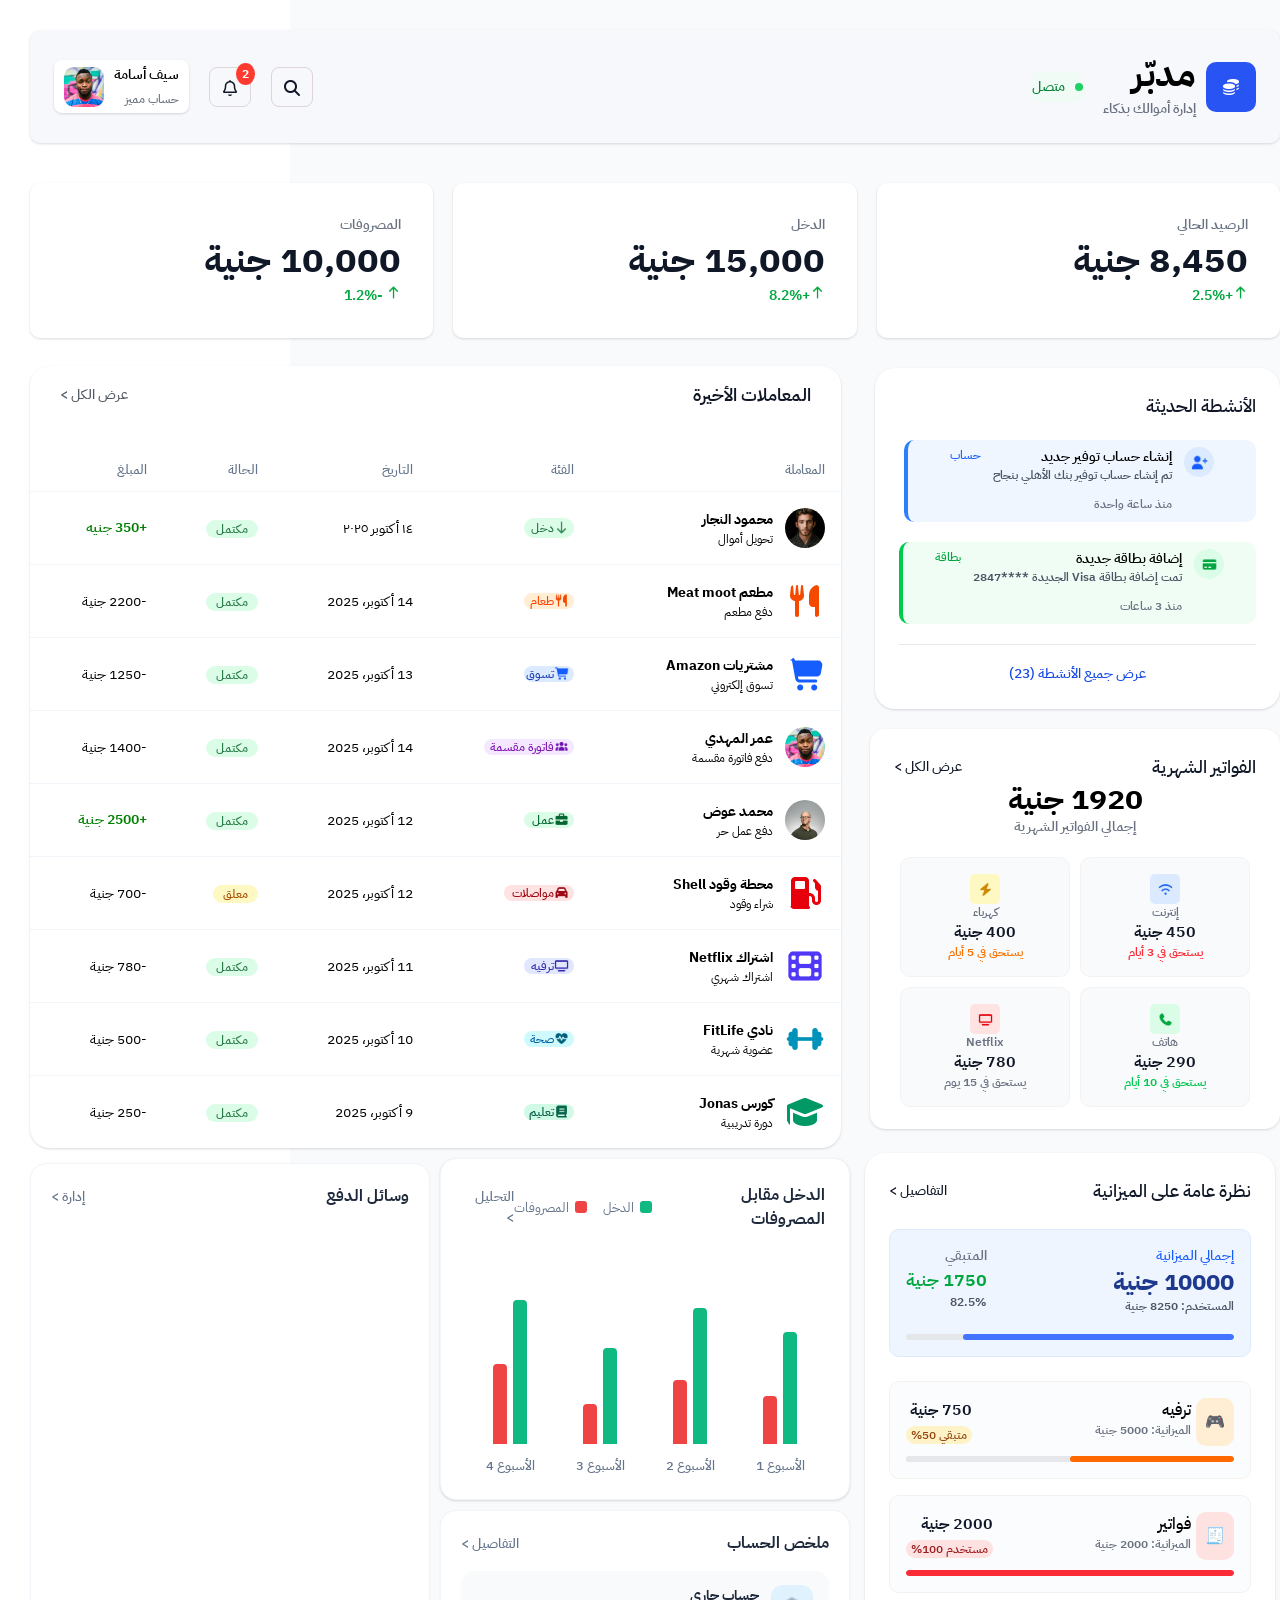
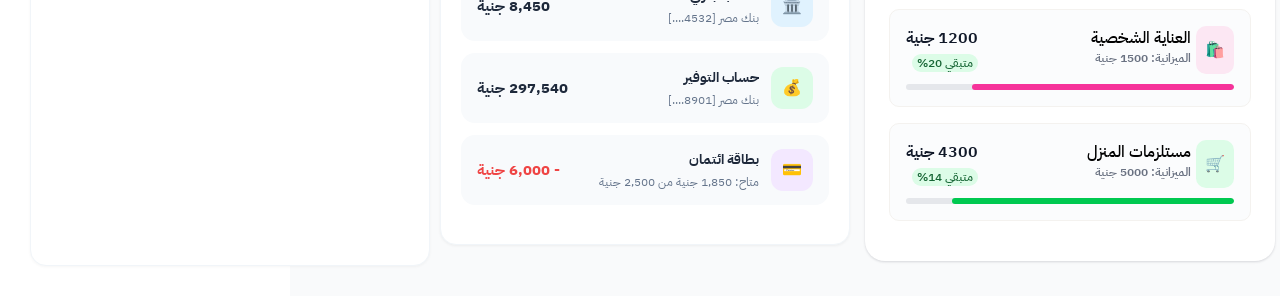
==== commit 4a7ab4ae: "update." ====
--- a/index.html
+++ b/index.html
@@ -4,27 +4,27 @@
     <meta charset="UTF-8" />
     <meta name="viewport" content="width=device-width, initial-scale=1.0" />
     <title>مدبّر | إدارة أموالك بذكاء</title>
-    <link rel="icon" href="/images/favicon.png" />
+    <link rel="icon" href="./images/favicon.png" />
     <link rel="preconnect" href="https://fonts.googleapis.com" />
     <link rel="preconnect" href="https://fonts.gstatic.com" crossorigin />
     <link
       href="https://fonts.googleapis.com/css2?family=Exo:ital,wght@0,100..900;1,100..900&family=IBM+Plex+Sans+Arabic:wght@100;200;300;400;500;600;700&display=swap"
       rel="stylesheet"
     />
-    <link rel="stylesheet" href="/style/style.css" />
+    <link rel="stylesheet" href="./style/style.css" />
   </head>
   <body>
     <div class="dashboard-container">
       <aside class="sidebar">
         <div class="sidebar-logo">
-          <img src="/images/icons/coins-solid-full.png" alt="مدبّر" />
+          <img src="./images/icons/coins-solid-full.png" alt="مدبّر" />
           <h2><span>مدبّر</span>إدارة أموالك بذكاء</h2>
         </div>
         <div class="sidebar-nav">
           <ul>
             <li>
               <a href="" class="active"
-                ><img src="/images/icons/house-solid-full.png" alt="" /><span
+                ><img src="./images/icons/house-solid-full.png" alt="" /><span
                   >الصفحة الرئيسية</span
                 ></a
               >
@@ -32,7 +32,7 @@
             <li>
               <a href=""
                 ><img
-                  src="/images/icons/arrow-right-arrow-left-solid-full.png"
+                  src="./images/icons/arrow-right-arrow-left-solid-full.png"
                   alt=""
                 /><span>المعاملات</span></a
               >
@@ -40,14 +40,14 @@
             <li>
               <a href=""
                 ><img
-                  src="/images/icons/chart-pie-solid-full.png"
+                  src="./images/icons/chart-pie-solid-full.png"
                   alt=""
                 /><span>الميزانيات</span></a
               >
             </li>
             <li>
               <a href=""
-                ><img src="/images/icons/piggy-bank-solid.png" alt="" /><span
+                ><img src="./images/icons/piggy-bank-solid.png" alt="" /><span
                   >المدخرات</span
                 ></a
               >
@@ -55,7 +55,7 @@
             <li>
               <a href=""
                 ><img
-                  src="/images/icons/file-invoice-dollar-solid-full.png"
+                  src="./images/icons/file-invoice-dollar-solid-full.png"
                   alt=""
                 /><span>الفواتير الشهرية </span></a
               >
@@ -69,7 +69,7 @@
               <a href="">
                 <span class="icon-box blue">
                   <img
-                    src="/images/icons/paper-plane-solid-full.png"
+                    src="./images/icons/paper-plane-solid-full.png"
                     alt=""
                   /> </span
                 ><span>إرسال اموال </span>
@@ -78,7 +78,7 @@
             <li>
               <a href="">
                 <span class="icon-box green">
-                  <img src="/images/icons/plus-solid-full.png" alt="" /> </span
+                  <img src="./images/icons/plus-solid-full.png" alt="" /> </span
                 ><span>إضافة أموال </span></a
               >
             </li>
@@ -86,7 +86,7 @@
               <a href="">
                 <span class="icon-box purple">
                   <img
-                    src="/images/icons/receipt-solid-full.png"
+                    src="./images/icons/receipt-solid-full.png"
                     alt=""
                   /> </span
                 ><span>دفع فاتورة</span></a
@@ -96,7 +96,7 @@
               <a href=""
                 ><span class="icon-box orange">
                   <img
-                    src="/images/icons/chart-line-solid-full.png"
+                    src="./images/icons/chart-line-solid-full.png"
                     alt=""
                   /> </span
                 ><span>استثمار</span></a
@@ -109,7 +109,7 @@
         <header class="main-header">
           <div class="header-brand">
             <div class="logo-box">
-              <img src="/images/icons/coins-solid-full.png" alt="مدبّر" />
+              <img src="./images/icons/coins-solid-full.png" alt="مدبّر" />
               <div class="logo-text">
                 <span>مدبّر</span>
                 <small>إدارة أموالك بذكاء</small>
@@ -123,12 +123,12 @@
           <div class="header-actions">
             <button class="icon-btn">
               <img
-                src="/images/icons/magnifying-glass-solid-full.png"
+                src="./images/icons/magnifying-glass-solid-full.png"
                 alt="بحث"
               />
             </button>
             <button class="icon-btn notification-btn">
-              <img src="/images/icons/bell-regular-full.png" alt="" />
+              <img src="./images/icons/bell-regular-full.png" alt="" />
               <span class="badge">2</span>
             </button>
             <div class="user-profile">
@@ -136,7 +136,7 @@
                 <span class="user-name">سيف أسامة</span>
                 <span class="user-role">حساب مميز</span>
               </div>
-              <img src="/images/avatar-1.jpg" alt="سيف أسامة" class="avatar" />
+              <img src="./images/avatar-1.jpg" alt="سيف أسامة" class="avatar" />
             </div>
           </div>
         </header>
@@ -147,7 +147,7 @@
               <p>8,450 جنية</p>
               <span>
                 <img
-                  src="/images/icons/arrow-down-solid-full-green-up.png"
+                  src="./images/icons/arrow-down-solid-full-green-up.png"
                   alt=""
                 />+2.5%
               </span>
@@ -157,7 +157,7 @@
               <p>15,000 جنية</p>
               <span>
                 <img
-                  src="/images/icons/arrow-down-solid-full-green-up.png"
+                  src="./images/icons/arrow-down-solid-full-green-up.png"
                   alt=""
                 />+8.2%
               </span>
@@ -167,7 +167,7 @@
               <p>10,000 جنية</p>
               <span>
                 <img
-                  src="/images/icons/arrow-down-solid-full-green-up.png"
+                  src="./images/icons/arrow-down-solid-full-green-up.png"
                   alt=""
                 />
                 -1.2%
@@ -182,7 +182,7 @@
                 </div>
                 <div class="create-account">
                   <div class="add">
-                    <img src="/images/icons/user-plus-solid-full.png" alt="" />
+                    <img src="./images/icons/user-plus-solid-full.png" alt="" />
                   </div>
                   <div class="create">
                     <h2>إنشاء حساب توفير جديد</h2>
@@ -196,7 +196,7 @@
                 <div class="add-card">
                   <div class="add-2">
                     <img
-                      src="/images/icons/credit-card-solid-full-green.png"
+                      src="./images/icons/credit-card-solid-full-green.png"
                       alt=""
                     />
                   </div>
@@ -225,7 +225,7 @@
                 <div class="cards">
                   <div class="bill-card">
                     <div class="bill-img-1">
-                      <img src="/images/icons/wifi-solid-full.png" alt="" />
+                      <img src="./images/icons/wifi-solid-full.png" alt="" />
                     </div>
                     <h2>إنترنت</h2>
                     <h3>450 جنية</h3>
@@ -233,7 +233,7 @@
                   </div>
                   <div class="bill-card">
                     <div class="bill-img-2">
-                      <img src="/images/icons/bolt-solid-full.png" alt="" />
+                      <img src="./images/icons/bolt-solid-full.png" alt="" />
                     </div>
                     <h2>كهرباء</h2>
                     <h3>400 جنية</h3>
@@ -241,7 +241,7 @@
                   </div>
                   <div class="bill-card">
                     <div class="bill-img-3">
-                      <img src="/images/icons/phone-solid-full.png" alt="" />
+                      <img src="./images/icons/phone-solid-full.png" alt="" />
                     </div>
                     <h2>هاتف</h2>
                     <h3>290 جنية</h3>
@@ -249,7 +249,7 @@
                   </div>
                   <div class="bill-card">
                     <div class="bill-img-4">
-                      <img src="/images/icons/tv-solid-full-red.png" alt="" />
+                      <img src="./images/icons/tv-solid-full-red.png" alt="" />
                     </div>
                     <h2>Netflix</h2>
                     <h3>780 جنية</h3>
@@ -277,7 +277,11 @@
                   <tr>
                     <td>
                       <div class="transaction-info">
-                        <img src="/images/avatar-2.jpg" alt="" class="tx-img" />
+                        <img
+                          src="./images/avatar-2.jpg"
+                          alt=""
+                          class="tx-img"
+                        />
                         <div class="tx-text">
                           <strong>محمود النجار</strong>
                           <small>تحويل أموال</small>
@@ -287,7 +291,7 @@
                     <td>
                       <span class="category-tag">
                         <img
-                          src="/images/icons/arrow-down-solid-full.png"
+                          src="./images/icons/arrow-down-solid-full.png"
                           alt=""
                           class="tx-icon"
                         />دخل
@@ -303,7 +307,7 @@
                     <td>
                       <div class="transaction-info">
                         <img
-                          src="/images/icons/utensils-solid-full.png"
+                          src="./images/icons/utensils-solid-full.png"
                           alt=""
                           class="tx-img-2 tx-img"
                         />
@@ -316,7 +320,7 @@
                     <td>
                       <span class="category-tag-2">
                         <img
-                          src="/images/icons/utensils-solid-full.png"
+                          src="./images/icons/utensils-solid-full.png"
                           alt=""
                           class="tx-icon"
                         />طعام
@@ -332,7 +336,7 @@
                     <td>
                       <div class="transaction-info">
                         <img
-                          src="/images/icons/cart-shopping-solid-full-blue.png"
+                          src="./images/icons/cart-shopping-solid-full-blue.png"
                           alt=""
                           class="tx-img-2 tx-img"
                         />
@@ -345,7 +349,7 @@
                     <td>
                       <span class="category-tag-2 category-tag-3">
                         <img
-                          src="/images/icons/cart-shopping-solid-full-blue.png"
+                          src="./images/icons/cart-shopping-solid-full-blue.png"
                           alt=""
                           class="tx-icon"
                         />تسوق
@@ -361,7 +365,7 @@
                     <td>
                       <div class="transaction-info">
                         <img
-                          src="/images/avatar-1.jpg"
+                          src="./images/avatar-1.jpg"
                           alt=""
                           class="tx-img-2 tx-img"
                         />
@@ -374,7 +378,7 @@
                     <td>
                       <span class="category-tag-2 category-tag-4">
                         <img
-                          src="/images/icons/users-solid-full.png"
+                          src="./images/icons/users-solid-full.png"
                           alt=""
                           class="tx-icon"
                         />فاتورة مقسمة
@@ -390,7 +394,7 @@
                     <td>
                       <div class="transaction-info">
                         <img
-                          src="/images/avatar-3.jpg"
+                          src="./images/avatar-3.jpg"
                           alt=""
                           class="tx-img-2 tx-img"
                         />
@@ -403,7 +407,7 @@
                     <td>
                       <span class="category-tag-2 category-tag-5">
                         <img
-                          src="/images/icons/briefcase-solid-full.png"
+                          src="./images/icons/briefcase-solid-full.png"
                           alt=""
                           class="tx-icon"
                         />عمل
@@ -419,7 +423,7 @@
                     <td>
                       <div class="transaction-info">
                         <img
-                          src="/images/icons/gas-pump-solid-full.png"
+                          src="./images/icons/gas-pump-solid-full.png"
                           alt=""
                           class="tx-img-2 tx-img"
                         />
@@ -432,7 +436,7 @@
                     <td>
                       <span class="category-tag-2 category-tag-6">
                         <img
-                          src="/images/icons/car-solid-full.png"
+                          src="./images/icons/car-solid-full.png"
                           alt=""
                           class="tx-icon"
                         />مواصلات
@@ -448,7 +452,7 @@
                     <td>
                       <div class="transaction-info">
                         <img
-                          src="/images/icons/heart-solid-full-(2).png"
+                          src="./images/icons/heart-solid-full-(2).png"
                           alt=""
                           class="tx-img-2 tx-img"
                         />
@@ -461,7 +465,7 @@
                     <td>
                       <span class="category-tag-2 category-tag-7">
                         <img
-                          src="/images/icons/tv-solid-full-violet.png"
+                          src="./images/icons/tv-solid-full-violet.png"
                           alt=""
                           class="tx-icon"
                         />ترفيه
@@ -477,7 +481,7 @@
                     <td>
                       <div class="transaction-info">
                         <img
-                          src="/images/icons/dumbbell-solid-full.png"
+                          src="./images/icons/dumbbell-solid-full.png"
                           alt=""
                           class="tx-img-2 tx-img"
                         />
@@ -490,7 +494,7 @@
                     <td>
                       <span class="category-tag-2 category-tag-8">
                         <img
-                          src="/images/icons/heart-pulse-solid-full.png"
+                          src="./images/icons/heart-pulse-solid-full.png"
                           alt=""
                           class="tx-icon"
                         />صحة
@@ -506,7 +510,7 @@
                     <td>
                       <div class="transaction-info">
                         <img
-                          src="/images/icons/graduation-cap-solid-full.png"
+                          src="./images/icons/graduation-cap-solid-full.png"
                           alt=""
                           class="tx-img-2 tx-img"
                         />
@@ -519,7 +523,7 @@
                     <td>
                       <span class="category-tag-2 category-tag-9">
                         <img
-                          src="/images/icons/book-solid-full.png"
+                          src="./images/icons/book-solid-full.png"
                           alt=""
                           class="tx-icon"
                         />تعليم
